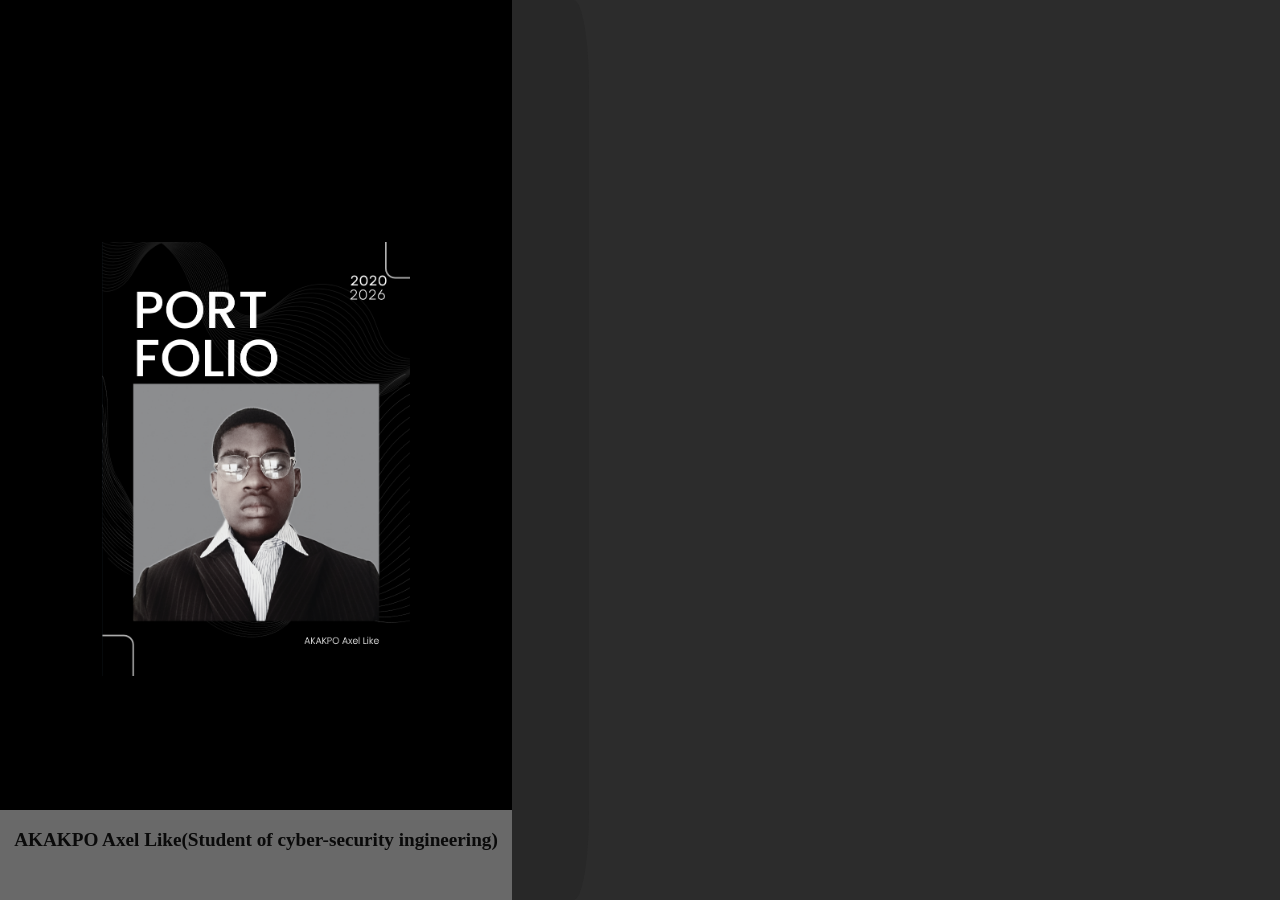
==== index.html @ 772a9424 "Update index.html" ====
<!DOCTYPE html>
<html lang="en">

<head>
    <meta charset="UTF-8">
    <meta name="viewport" content="width=device-width, initial-scale=1.0">
    <title>Document</title>
    <style>
        body {
            margin: 0;
            position: fixed;
            height: 100%;
            width: 100%;
        }

        .gauche {
            height: 100%;
            width: 40%;
            position: absolute;
            left: 0;
            background-color: rgb(0, 0, 0);
            display: flex;
            justify-content: center;
            align-items: center;
            min-height: auto;
            flex-direction: column;
            z-index: 99;


        }

        .gauche .img {
            display: flex;
            flex-direction: column;
            align-items: center;
            justify-content: center;
            transition: 0.3s ease-in-out;

        }

        .gauche .img:hover {
            scale: 1.1;
        }

        .droite {
            height: 100%;
            width: 60%;
            position: absolute;
            right: 0;
            background-color: rgb(44, 44, 44);

        }

        .nom {
            position: absolute;
            bottom: 0;
            height: 10%;
            width: 100%;
            background-color: rgba(155, 155, 155, 0.679);
            color: rgb(10, 10, 10);            

        }

        .nom:hover {
            position: absolute;
            width: 100%;
            background-color: rgba(32, 32, 32, 0.511);
            color: rgb(117, 117, 117);

        }

        .nom h1 {
            text-align: center;
            font-size: 120%;
        }

        .sous-droite-D {
            height: 100%;
            width: 80%;
            height: 100%;
            width: 40%;
            position: absolute;
            right: 0;
            border: 1px;
            border: white;
            transition: width 0.3s ease-in-out;


        }

        .sous-droite-D:hover {
            width: 20%;
            animation: ease-out;

        }

        .sous-droite-G {
            height: 100%;
            width: 20%;
            position: absolute;

            left: -10%;
            border: 1px;
            border: rgb(43, 43, 43);
            border-radius: 10%;
            background-color: rgb(40, 40, 40);
            transition: width 0.3s ease-in-out;


        }

        .sous-droite-G:hover {
            width: 80%;
            animation: ease-out;

        }

        /*format mobile*/
        @media screen and (max-width: 1024px) {
            .gauche .img {
                width: 105%;
                margin-right: 10%;
                margin-bottom: 50%;

            }

            .nom {
                height: 30%;
                justify-content: center;

            }

            .nom h1 {
                font-size: 140%;
                text-align: center;
            }

        }
    </style>
</head>

<body>
    <div class="gauche">
        <div>
            <div class="img">
                <br>
                <img src="image copy.png" style="width: 60%;" alt="">
            </div>
            <div class="nom">
                <h1>
                    <p>AKAKPO Axel Like(Student of cyber-security ingineering)</p>
                </h1>
            </div>
        </div>

    </div>
    <div class="droite">
        <div class="sous-droite-D">

        </div>
        <div class="sous-droite-G">

        </div>
    </div>
</body>

</html>
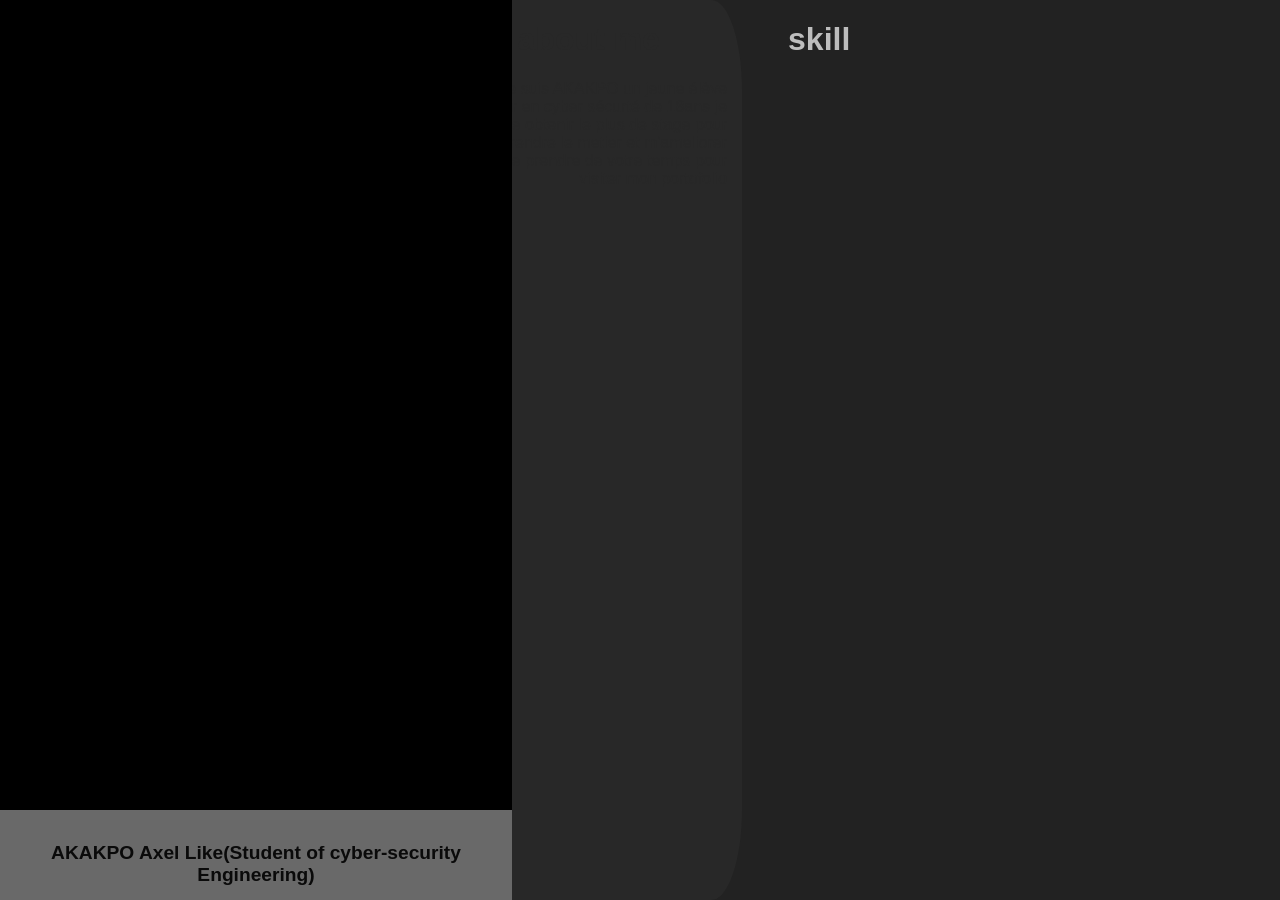
==== commit 1661c5be: "Add files via upload" ====
--- a/index.html
+++ b/index.html
@@ -11,6 +11,7 @@
             position: fixed;
             height: 100%;
             width: 100%;
+            font-family: 'Segoe UI', Tahoma, Geneva, Verdana, sans-serif;
         }
 
         .gauche {
@@ -52,18 +53,19 @@
         }
 
         .nom {
-            position: absolute;
+            display: flex;
+            justify-content: center;
+            position: fixed;
             bottom: 0;
             height: 10%;
-            width: 100%;
+            width: 40%;
+            left: 0;
             background-color: rgba(155, 155, 155, 0.679);
             color: rgb(10, 10, 10);            
 
         }
 
         .nom:hover {
-            position: absolute;
-            width: 100%;
             background-color: rgba(32, 32, 32, 0.511);
             color: rgb(117, 117, 117);
 
@@ -76,45 +78,59 @@
 
         .sous-droite-D {
             height: 100%;
-            width: 80%;
-            height: 100%;
-            width: 40%;
+            width: 120%;
             position: absolute;
             right: 0;
             border: 1px;
             border: white;
             transition: width 0.3s ease-in-out;
+            background-color: rgb(34, 34, 34);
 
+
+        }
+        .sous-droite-D h1{
+            text-align: center;
+            color: rgb(189, 189, 189);
 
         }
 
         .sous-droite-D:hover {
-            width: 20%;
+            color: rgb(34, 34, 34);
+            width: 120%;
             animation: ease-out;
 
         }
 
         .sous-droite-G {
             height: 100%;
-            width: 20%;
+            width: 40%;
             position: absolute;
-
             left: -10%;
             border: 1px;
             border: rgb(43, 43, 43);
             border-radius: 10%;
             background-color: rgb(40, 40, 40);
             transition: width 0.3s ease-in-out;
-
+            color: rgb(40, 40, 40);
+            
 
         }
 
         .sous-droite-G:hover {
             width: 80%;
             animation: ease-out;
+            color: rgb(244, 244, 244);
 
         }
+        .sous-droite-G h1{
+            text-align: center;
 
+        }
+        .sous-droite-G .p{
+            text-align: right;
+            gap: 10px;
+            margin-right: 5%;
+            }
         /*format mobile*/
         @media screen and (max-width: 1024px) {
             .gauche .img {
@@ -126,7 +142,6 @@
 
             .nom {
                 height: 30%;
-                justify-content: center;
 
             }
 
@@ -144,11 +159,11 @@
         <div>
             <div class="img">
                 <br>
-                <img src="image copy.png" style="width: 60%;" alt="">
+                <img src="image.png" style="width: 60%;" alt="">
             </div>
             <div class="nom">
                 <h1>
-                    <p>AKAKPO Axel Like(Student of cyber-security ingineering)</p>
+                    <p>AKAKPO Axel Like(Student of cyber-security Engineering)</p>
                 </h1>
             </div>
         </div>
@@ -156,12 +171,15 @@
     </div>
     <div class="droite">
         <div class="sous-droite-D">
-
+            <h1>skill</h1>
         </div>
         <div class="sous-droite-G">
-
+            <h1>about me</h1>
+            <div class="p">
+                <p>Je suis AKAKPO un jeune élève ingenieur en cyber sécurté de 18ans je vise obtenir le plus de stage pour apprendre le metier et m'ameliorer <br> merci de prendre de votre temps pour visiter mon portofolio</p>
+            </div>
         </div>
     </div>
 </body>
 
-</html>
+</html>
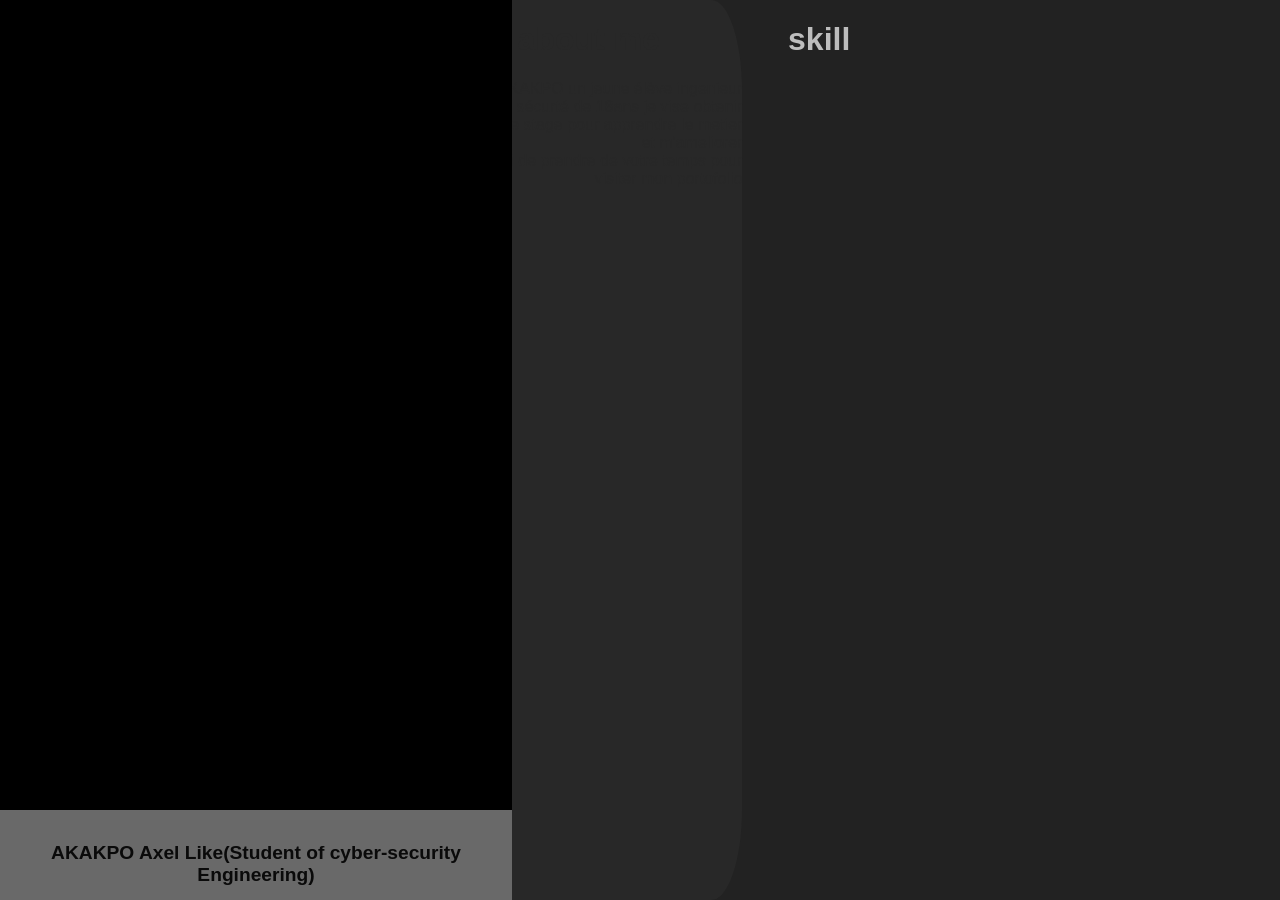
==== commit b090806e: "Update index.html" ====
--- a/index.html
+++ b/index.html
@@ -129,7 +129,6 @@
         .sous-droite-G .p{
             text-align: right;
             gap: 10px;
-            margin-right: 5%;
             }
         /*format mobile*/
         @media screen and (max-width: 1024px) {
@@ -182,4 +181,4 @@
     </div>
 </body>
 
-</html>+</html>
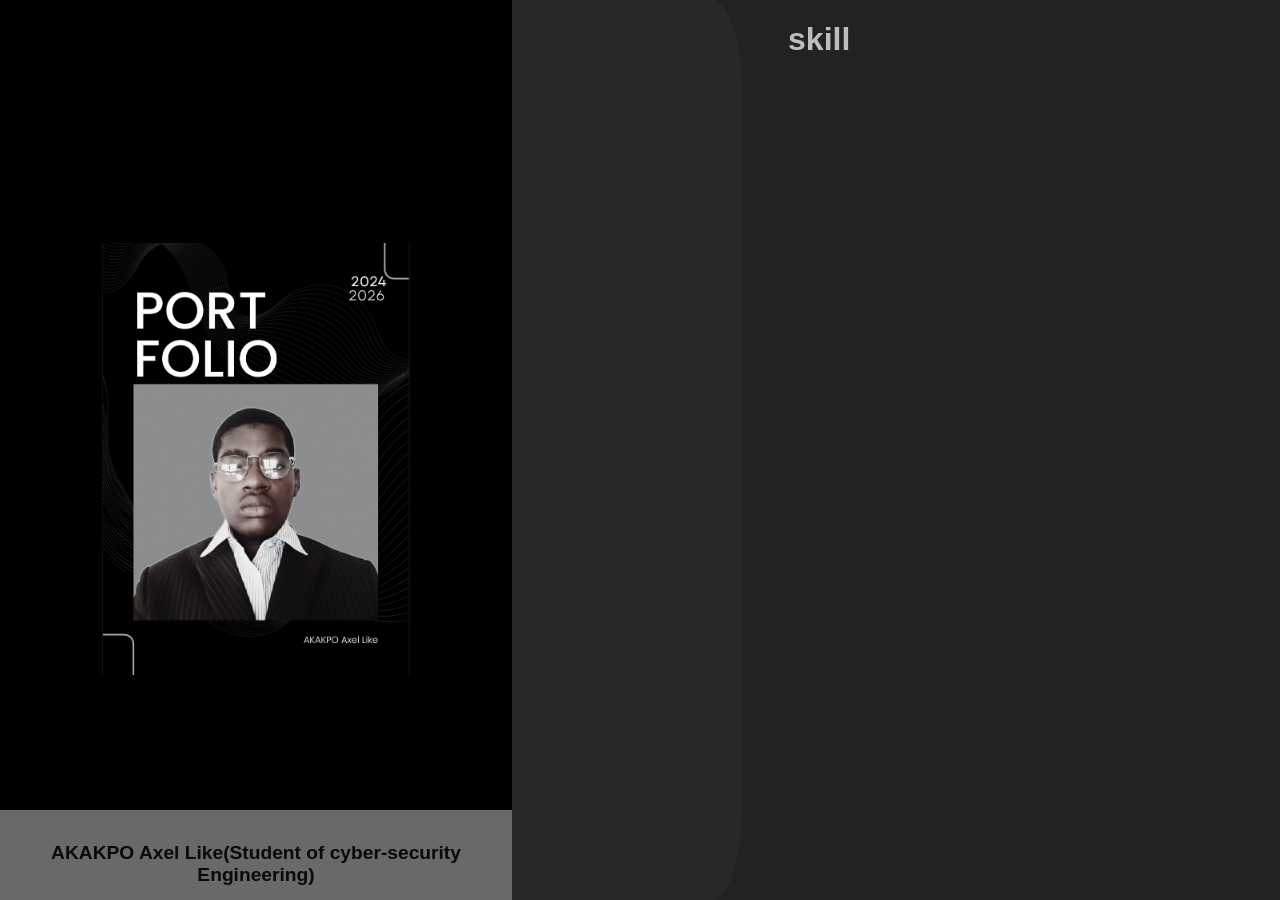
==== commit d9b26736: "Update index.html" ====
--- a/index.html
+++ b/index.html
@@ -175,7 +175,7 @@
         <div class="sous-droite-G">
             <h1>about me</h1>
             <div class="p">
-                <p>Je suis AKAKPO un jeune élève ingenieur en cyber sécurté de 18ans je vise obtenir le plus de stage pour apprendre le metier et m'ameliorer <br> merci de prendre de votre temps pour visiter mon portofolio</p>
+                <p>Je suis AKAKPO un jeune élève ingenieur en cyber sécurté de 18ans je vise <br> obtenir le plus de stage pour apprendre le metier et m'ameliorer <br> merci de prendre de votre temps pour visiter mon portofolio</p>
             </div>
         </div>
     </div>
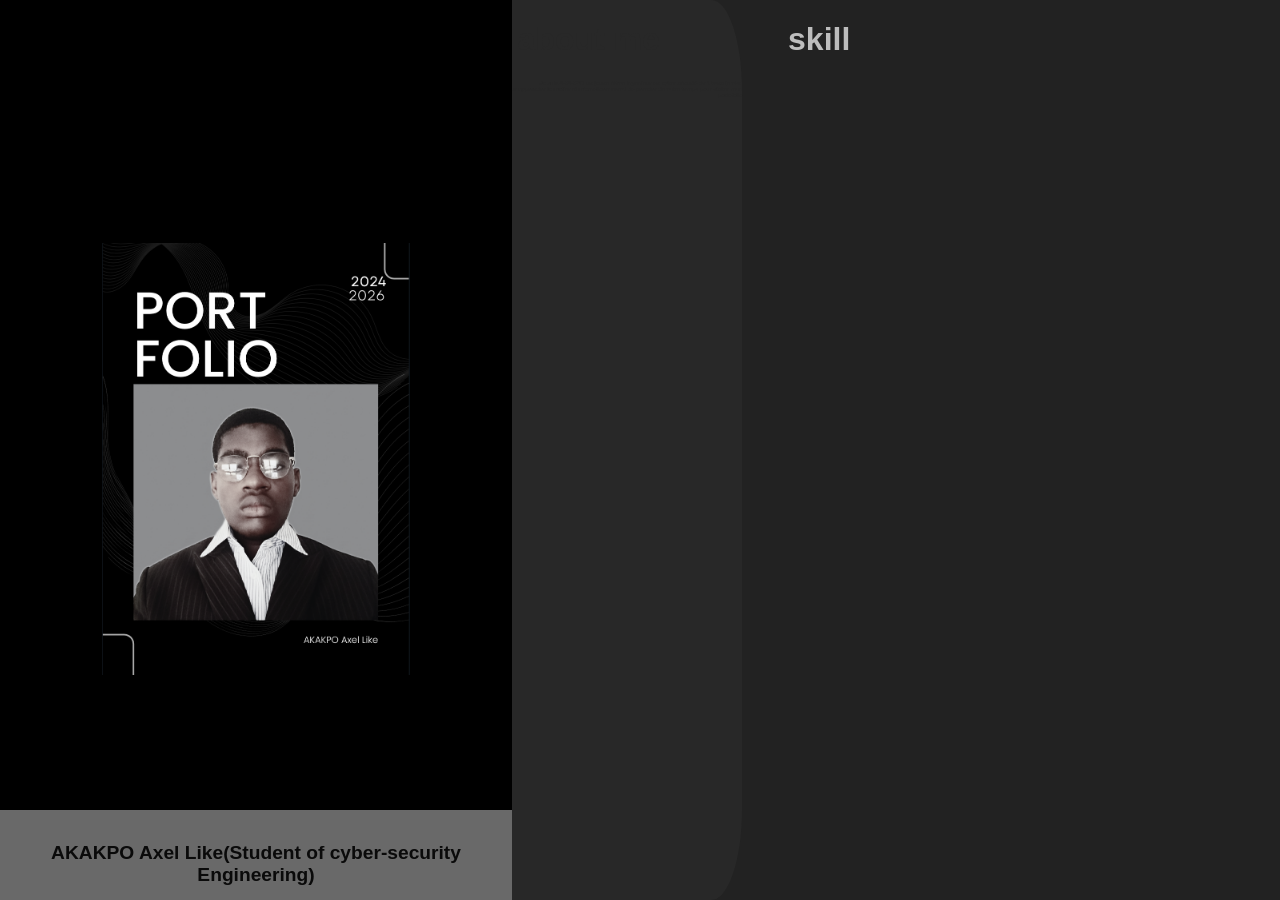
==== commit 9b278ae6: "Update index.html" ====
--- a/index.html
+++ b/index.html
@@ -127,6 +127,7 @@
 
         }
         .sous-droite-G .p{
+            font-size:30%;
             text-align: right;
             gap: 10px;
             }
@@ -175,7 +176,7 @@
         <div class="sous-droite-G">
             <h1>about me</h1>
             <div class="p">
-                <p>Je suis AKAKPO un jeune élève ingenieur en cyber sécurté de 18ans je vise <br> obtenir le plus de stage pour apprendre le metier et m'ameliorer <br> merci de prendre de votre temps pour visiter mon portofolio</p>
+                <p>Je suis AKAKPO un jeune élève ingenieur en cyber sécurté de 18ans je vise <br> obtenir le plus de stage pour apprendre le metier et m'ameliorer merci de prendre de votre temps pour visiter mon portofolio</p>
             </div>
         </div>
     </div>
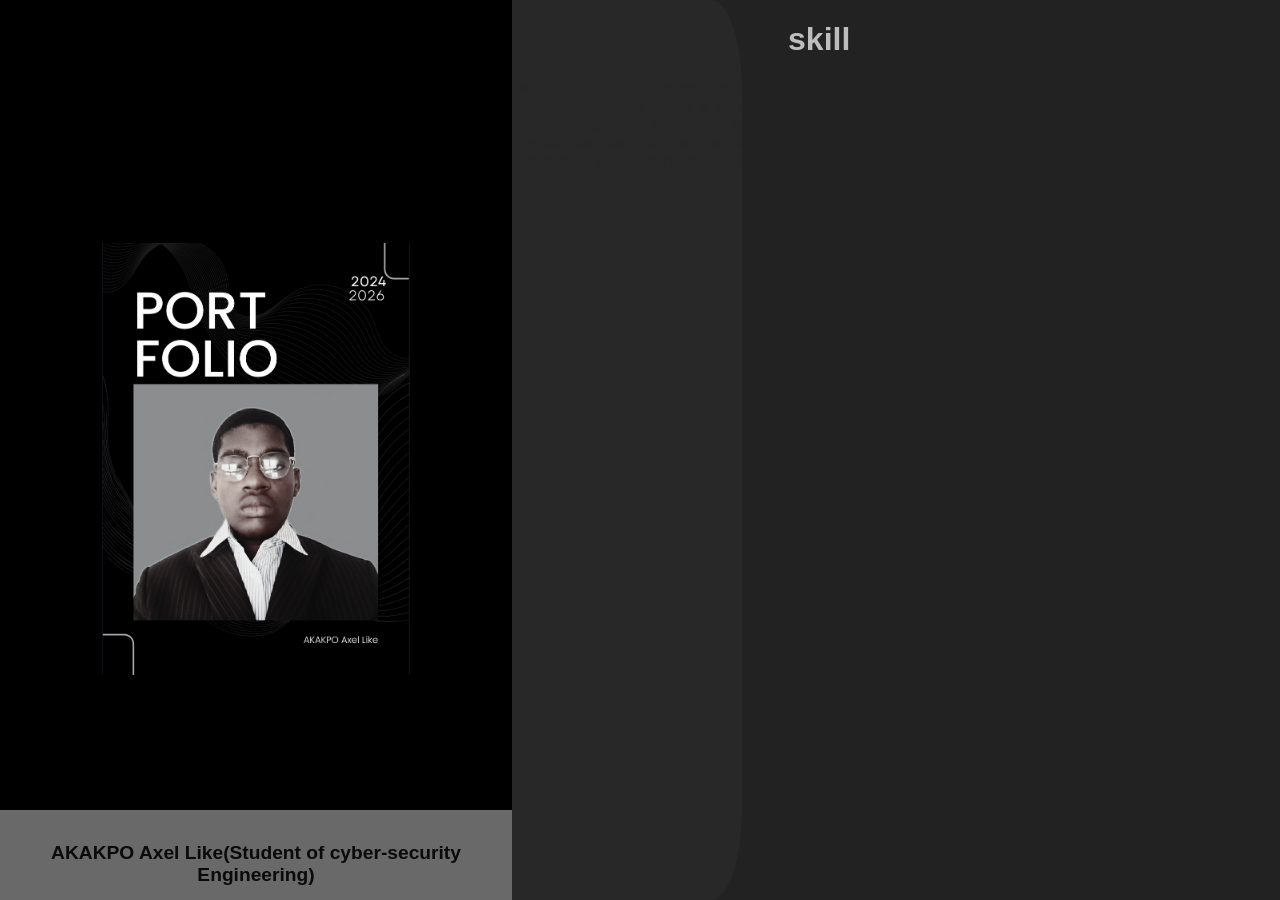
==== commit 7a71a855: "Update index.html" ====
--- a/index.html
+++ b/index.html
@@ -127,7 +127,7 @@
 
         }
         .sous-droite-G .p{
-            font-size:30%;
+            font-size:100%;
             text-align: right;
             gap: 10px;
             }
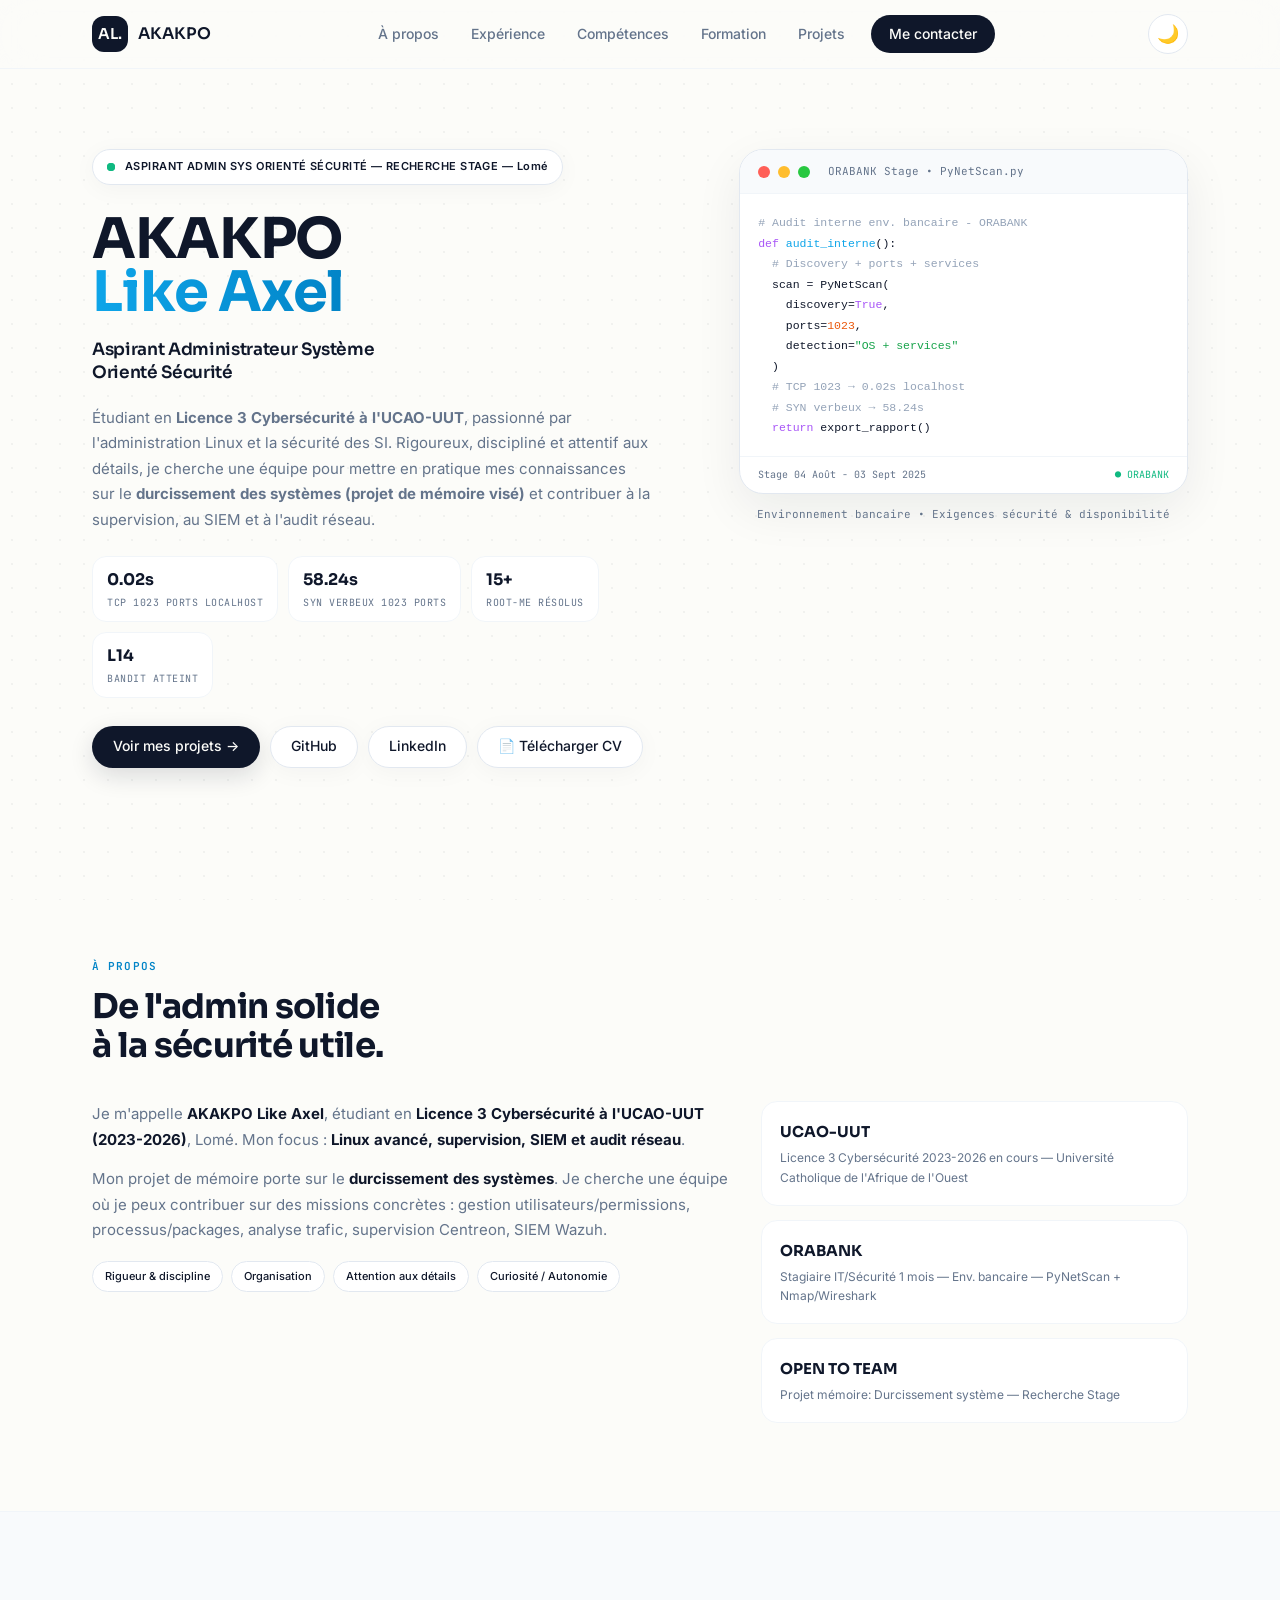
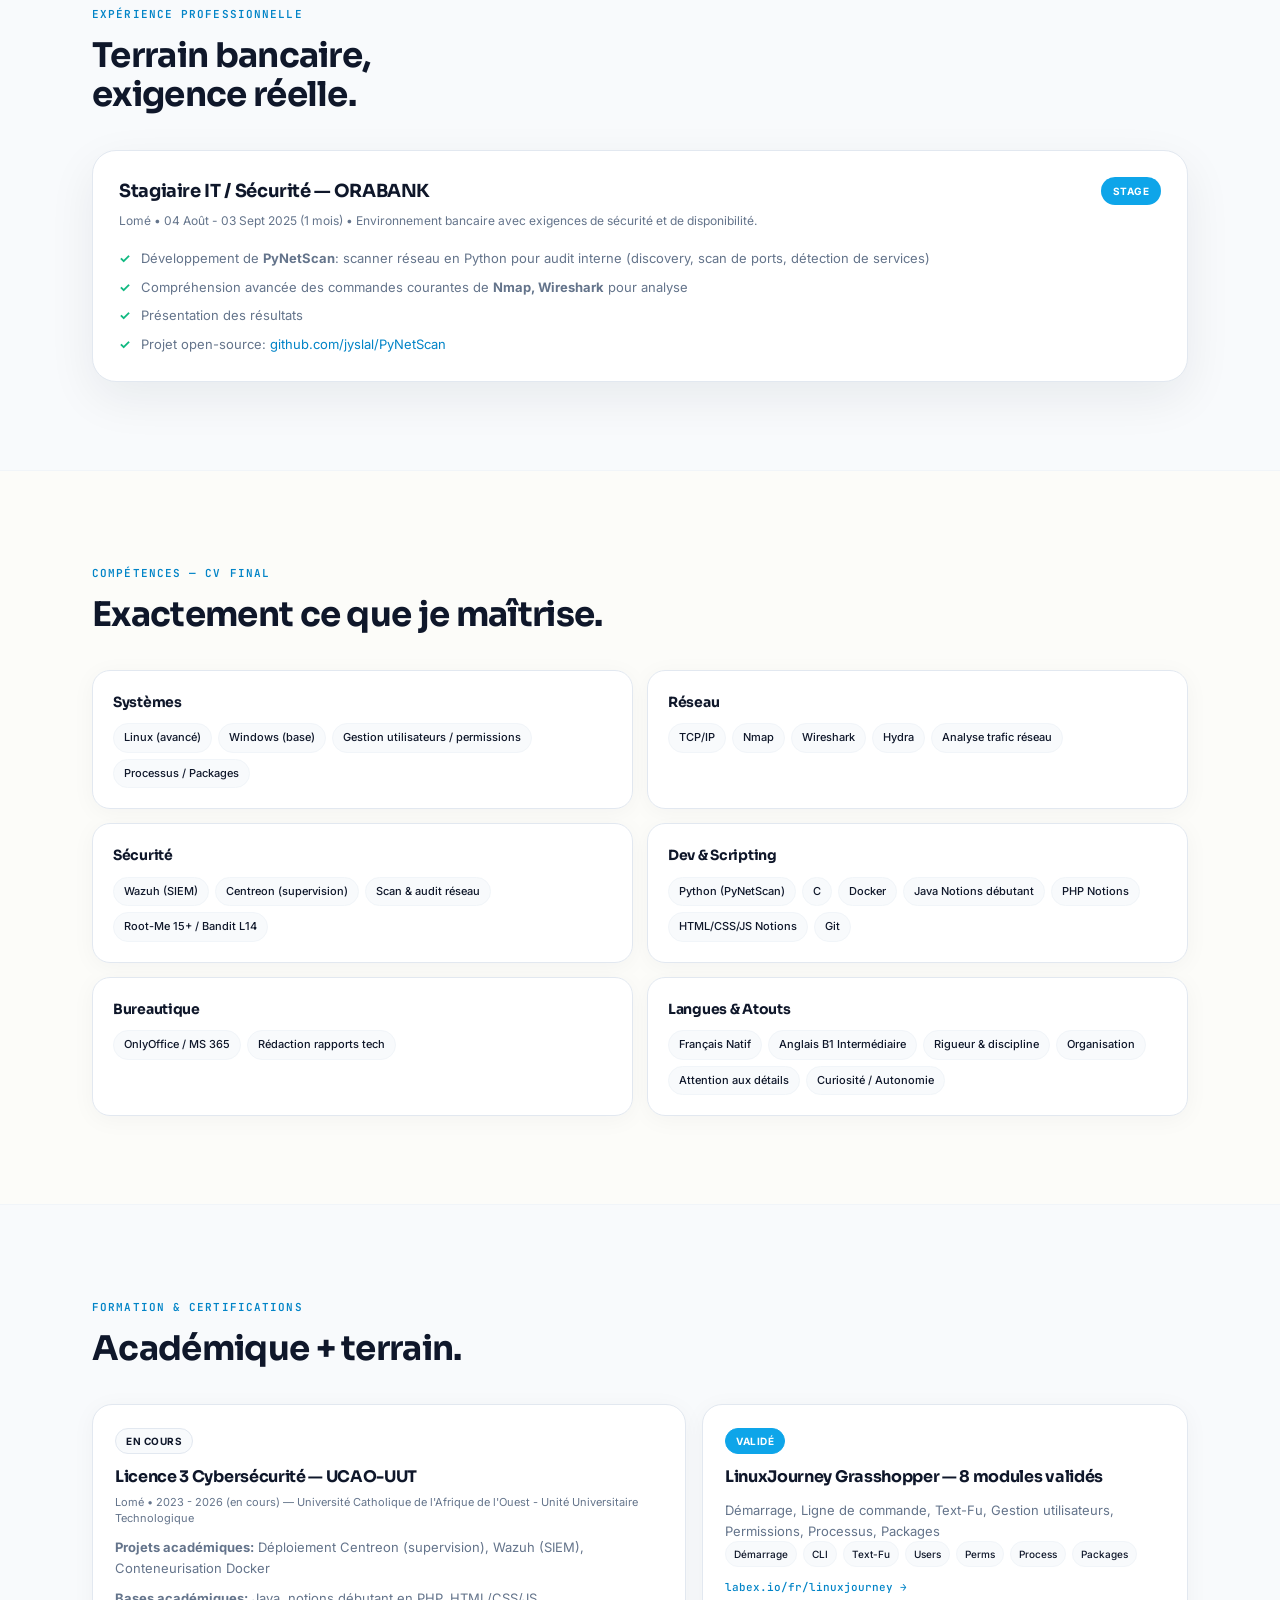
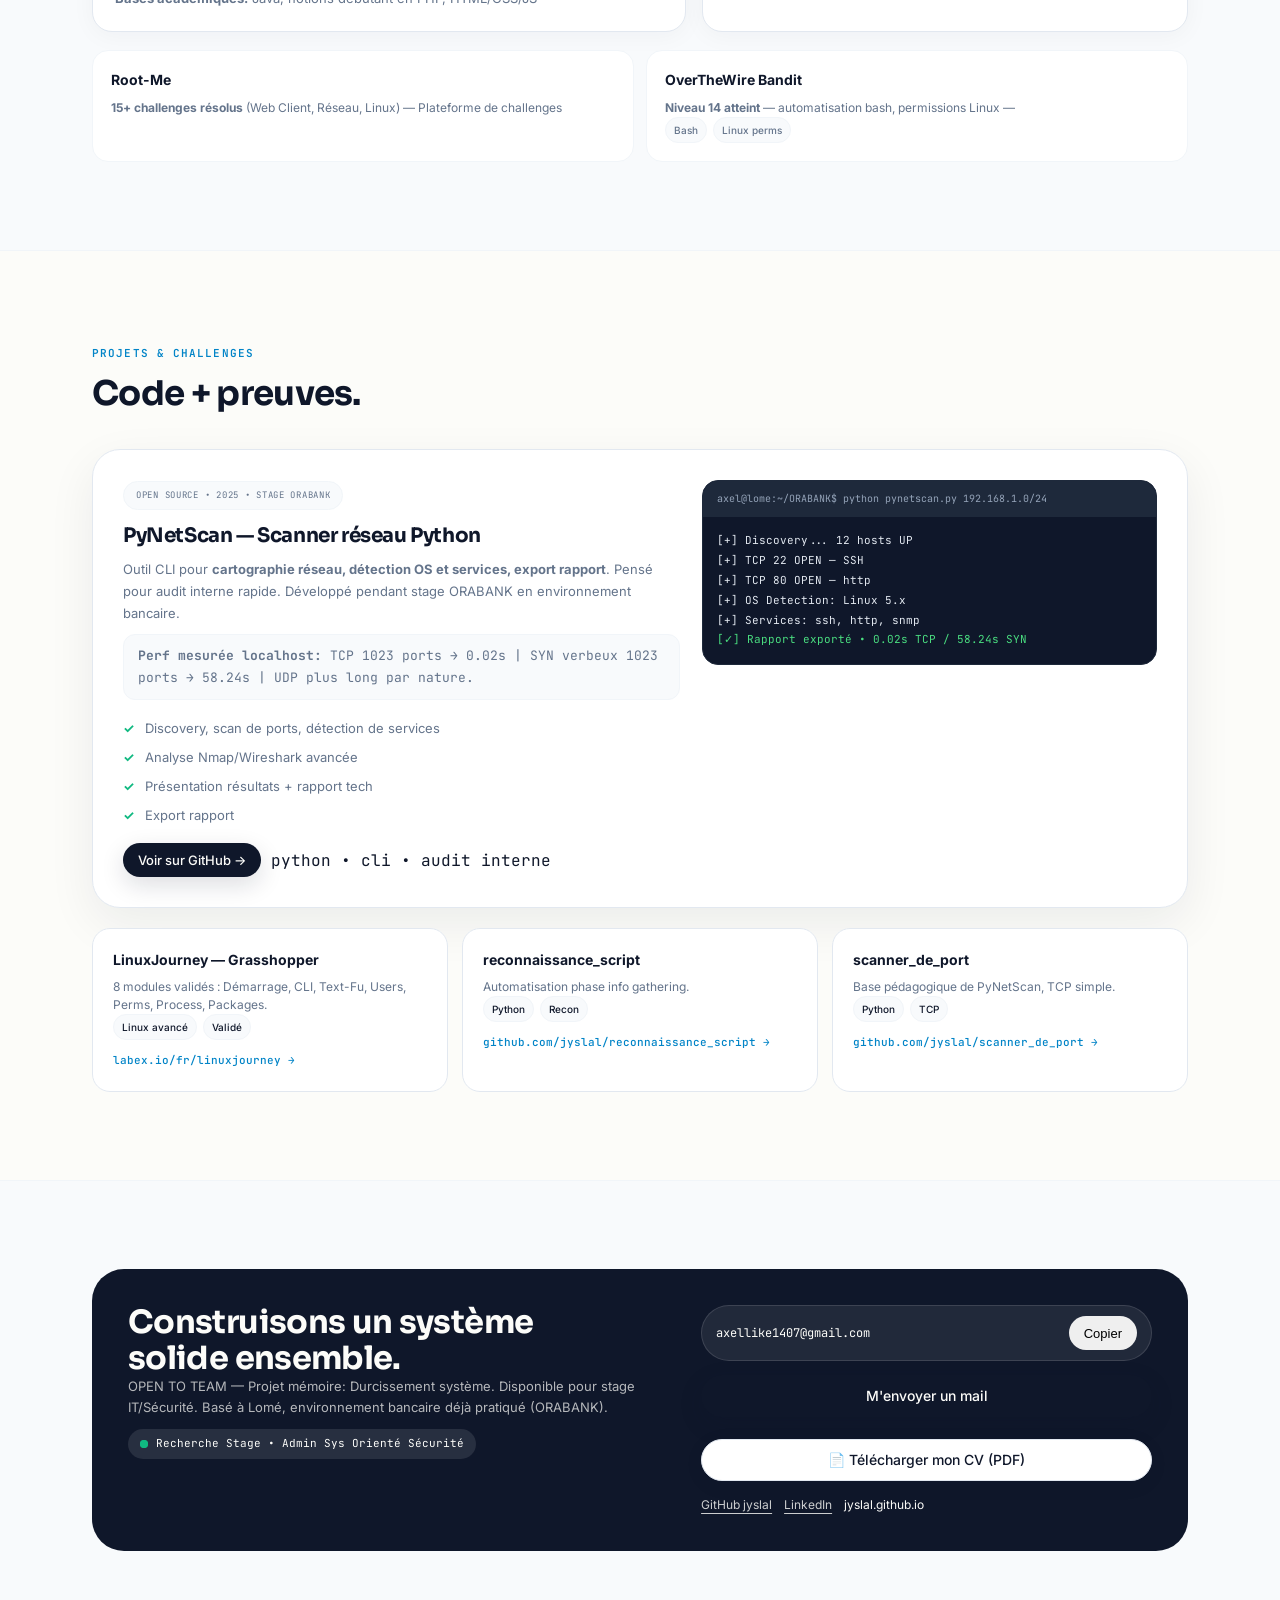
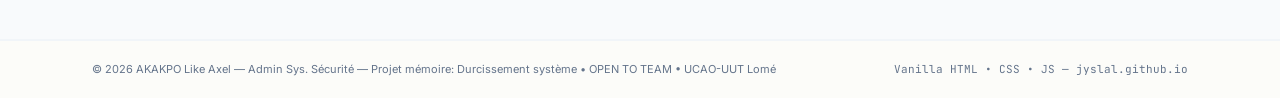
==== commit 5572596b: "Add files via upload" ====
--- a/index.html
+++ b/index.html
@@ -1,185 +1,222 @@
 <!DOCTYPE html>
-<html lang="en">
-
+<html lang="fr">
 <head>
-    <meta charset="UTF-8">
-    <meta name="viewport" content="width=device-width, initial-scale=1.0">
-    <title>Document</title>
-    <style>
-        body {
-            margin: 0;
-            position: fixed;
-            height: 100%;
-            width: 100%;
-            font-family: 'Segoe UI', Tahoma, Geneva, Verdana, sans-serif;
-        }
-
-        .gauche {
-            height: 100%;
-            width: 40%;
-            position: absolute;
-            left: 0;
-            background-color: rgb(0, 0, 0);
-            display: flex;
-            justify-content: center;
-            align-items: center;
-            min-height: auto;
-            flex-direction: column;
-            z-index: 99;
-
-
-        }
-
-        .gauche .img {
-            display: flex;
-            flex-direction: column;
-            align-items: center;
-            justify-content: center;
-            transition: 0.3s ease-in-out;
-
-        }
-
-        .gauche .img:hover {
-            scale: 1.1;
-        }
-
-        .droite {
-            height: 100%;
-            width: 60%;
-            position: absolute;
-            right: 0;
-            background-color: rgb(44, 44, 44);
-
-        }
-
-        .nom {
-            display: flex;
-            justify-content: center;
-            position: fixed;
-            bottom: 0;
-            height: 10%;
-            width: 40%;
-            left: 0;
-            background-color: rgba(155, 155, 155, 0.679);
-            color: rgb(10, 10, 10);            
-
-        }
-
-        .nom:hover {
-            background-color: rgba(32, 32, 32, 0.511);
-            color: rgb(117, 117, 117);
-
-        }
-
-        .nom h1 {
-            text-align: center;
-            font-size: 120%;
-        }
-
-        .sous-droite-D {
-            height: 100%;
-            width: 120%;
-            position: absolute;
-            right: 0;
-            border: 1px;
-            border: white;
-            transition: width 0.3s ease-in-out;
-            background-color: rgb(34, 34, 34);
-
-
-        }
-        .sous-droite-D h1{
-            text-align: center;
-            color: rgb(189, 189, 189);
-
-        }
-
-        .sous-droite-D:hover {
-            color: rgb(34, 34, 34);
-            width: 120%;
-            animation: ease-out;
-
-        }
-
-        .sous-droite-G {
-            height: 100%;
-            width: 40%;
-            position: absolute;
-            left: -10%;
-            border: 1px;
-            border: rgb(43, 43, 43);
-            border-radius: 10%;
-            background-color: rgb(40, 40, 40);
-            transition: width 0.3s ease-in-out;
-            color: rgb(40, 40, 40);
-            
-
-        }
-
-        .sous-droite-G:hover {
-            width: 80%;
-            animation: ease-out;
-            color: rgb(244, 244, 244);
-
-        }
-        .sous-droite-G h1{
-            text-align: center;
-
-        }
-        .sous-droite-G .p{
-            font-size:100%;
-            text-align: right;
-            gap: 10px;
-            }
-        /*format mobile*/
-        @media screen and (max-width: 1024px) {
-            .gauche .img {
-                width: 105%;
-                margin-right: 10%;
-                margin-bottom: 50%;
-
-            }
-
-            .nom {
-                height: 30%;
-
-            }
-
-            .nom h1 {
-                font-size: 140%;
-                text-align: center;
-            }
-
-        }
-    </style>
+<meta charset="UTF-8">
+<meta name="viewport" content="width=device-width, initial-scale=1.0">
+<title>AKAKPO Like Axel — Aspirant Administrateur Système Orienté Sécurité — Recherche Stage | Lomé</title>
+<meta name="description" content="Étudiant en Licence 3 Cybersécurité à l'UCAO-UUT, Lomé. Aspirant Administrateur Système orienté Sécurité, recherche stage. Linux avancé, Wazuh, Centreon, PyNetScan (TCP 1023 ports en 0.02s). Projet mémoire: Durcissement système.">
+<link rel="canonical" href="https://jyslal.github.io/">
+<meta property="og:title" content="AKAKPO Like Axel — Admin Système Orienté Sécurité — Recherche Stage">
+<meta property="og:description" content="Licence 3 Cybersécurité UCAO-UUT, Stagiaire ORABANK, PyNetScan, Wazuh, Centreon, LinuxJourney Grasshopper 8 modules, Root-Me 15+, Bandit L14.">
+<meta property="og:url" content="https://jyslal.github.io/">
+<meta property="og:type" content="website">
+<meta property="og:locale" content="fr_FR">
+<meta name="twitter:card" content="summary">
+<meta name="twitter:title" content="AKAKPO Like Axel — Portfolio">
+<meta name="twitter:description" content="Aspirant Admin Sys Sécurité — Recherche Stage — Lomé — Durcissement système">
+<link rel="preconnect" href="https://fonts.googleapis.com">
+<link rel="preconnect" href="https://fonts.gstatic.com" crossorigin>
+<link href="https://fonts.googleapis.com/css2?family=Sora:wght@500;700&family=Inter:wght@400;500;600&family=JetBrains+Mono:wght@400;500&display=swap" rel="stylesheet">
+<link rel="stylesheet" href="./style.css">
+<script type="application/ld+json">
+{
+  "@context": "https://schema.org",
+  "@type": "Person",
+  "name": "AKAKPO Like Axel",
+  "jobTitle": "Aspirant Administrateur Système Orienté Sécurité — Recherche Stage",
+  "affiliation": {"@type": "CollegeOrUniversity", "name": "UCAO-UUT"},
+  "address": {"@type": "PostalAddress", "addressLocality": "Lomé", "addressCountry": "TG"},
+  "url": "https://jyslal.github.io/",
+  "sameAs": ["https://github.com/jyslal", "https://www.linkedin.com/in/like-axel-akakpo-238b47381"],
+  "knowsAbout": ["Linux", "Wazuh", "Centreon", "Python", "Nmap", "Wireshark", "Sécurité SI"]
+}
+</script>
 </head>
-
 <body>
-    <div class="gauche">
-        <div>
-            <div class="img">
-                <br>
-                <img src="image.png" style="width: 60%;" alt="">
-            </div>
-            <div class="nom">
-                <h1>
-                    <p>AKAKPO Axel Like(Student of cyber-security Engineering)</p>
-                </h1>
-            </div>
-        </div>
-
-    </div>
-    <div class="droite">
-        <div class="sous-droite-D">
-            <h1>skill</h1>
-        </div>
-        <div class="sous-droite-G">
-            <h1>about me</h1>
-            <div class="p">
-                <p>Je suis AKAKPO un jeune élève ingenieur en cyber sécurté de 18ans je vise <br> obtenir le plus de stage pour apprendre le metier et m'ameliorer merci de prendre de votre temps pour visiter mon portofolio</p>
-            </div>
-        </div>
-    </div>
+<a class="skip-link" href="#main">Aller au contenu principal</a>
+<div class="dot-grid" aria-hidden="true"></div>
+
+<nav class="nav" id="nav">
+  <div class="nav-inner">
+    <a href="#" class="logo"><span class="logo-box">AL.</span><span class="logo-text">AKAKPO</span></a>
+    <div class="nav-links" id="navLinks">
+      <a href="#about">À propos</a>
+      <a href="#experience">Expérience</a>
+      <a href="#competences">Compétences</a>
+      <a href="#formation">Formation</a>
+      <a href="#projets">Projets</a>
+      <a href="#contact" class="btn-small">Me contacter</a>
+    </div>
+    <div class="nav-actions">
+      <button id="themeToggle" class="theme-toggle" aria-label="Changer de thème">🌙</button>
+      <button class="burger" id="burger" aria-label="Ouvrir le menu" aria-expanded="false" aria-controls="navLinks"><span></span><span></span><span></span></button>
+    </div>
+  </div>
+</nav>
+
+<main id="main">
+<section class="hero">
+  <div class="container hero-grid">
+    <div class="hero-text">
+      <div class="badge reveal"><span class="dot-live"></span> ASPIRANT ADMIN SYS ORIENTÉ SÉCURITÉ — RECHERCHE STAGE — Lomé</div>
+      <h1 class="reveal d1">AKAKPO<br><span class="accent">Like Axel</span></h1>
+      <h2 class="reveal d2">Aspirant Administrateur Système<br>Orienté Sécurité</h2>
+      <p class="lead reveal d3">Étudiant en <strong>Licence 3 Cybersécurité à l'UCAO-UUT</strong>, passionné par l'administration Linux et la sécurité des SI. Rigoureux, discipliné et attentif aux détails, je cherche une équipe pour mettre en pratique mes connaissances sur le <strong>durcissement des systèmes (projet de mémoire visé)</strong> et contribuer à la supervision, au SIEM et à l'audit réseau.</p>
+      <div class="metrics reveal d3">
+        <div class="metric"><strong>0.02s</strong><span>TCP 1023 ports localhost</span></div>
+        <div class="metric"><strong>58.24s</strong><span>SYN verbeux 1023 ports</span></div>
+        <div class="metric"><strong>15+</strong><span>Root-Me résolus</span></div>
+        <div class="metric"><strong>L14</strong><span>Bandit atteint</span></div>
+      </div>
+      <div class="cta reveal d4">
+        <a href="#projets" class="btn primary">Voir mes projets →</a>
+        <a href="https://github.com/jyslal" target="_blank" rel="noopener" class="btn ghost">GitHub</a>
+        <a href="https://www.linkedin.com/in/like-axel-akakpo-238b47381" target="_blank" rel="noopener" class="btn ghost">LinkedIn</a>
+        <a href="CV.pdf" download="CV-AKAKPO-Like-Axel.pdf" class="btn ghost" id="downloadCvBtn">📄 Télécharger CV</a>
+      </div>
+    </div>
+    <div class="hero-card reveal d3">
+      <div class="code-card">
+        <div class="code-head"><span class="c r"></span><span class="c y"></span><span class="c g"></span><span class="code-title">ORABANK Stage • PyNetScan.py</span></div>
+<pre><code><span class="cmt"># Audit interne env. bancaire - ORABANK</span>
+<span class="k">def</span> <span class="fn">audit_interne</span>():
+  <span class="cmt"># Discovery + ports + services</span>
+  scan = PyNetScan(
+    discovery=<span class="k">True</span>,
+    ports=<span class="num">1023</span>,
+    detection=<span class="str">"OS + services"</span>
+  )
+  <span class="cmt"># TCP 1023 → 0.02s localhost</span>
+  <span class="cmt"># SYN verbeux → 58.24s</span>
+  <span class="k">return</span> export_rapport()</code></pre>
+        <div class="code-foot"><span>Stage 04 Août - 03 Sept 2025</span><span class="live">● ORABANK</span></div>
+      </div>
+      <div class="float-note">Environnement bancaire • Exigences sécurité & disponibilité</div>
+    </div>
+  </div>
+</section>
+
+<section id="about" class="section">
+  <div class="container">
+    <div class="section-head reveal"><span class="eyebrow">À propos</span><h3>De l'admin solide<br>à la sécurité utile.</h3></div>
+    <div class="about-grid">
+      <div class="about-text reveal">
+        <p>Je m'appelle <strong>AKAKPO Like Axel</strong>, étudiant en <strong>Licence 3 Cybersécurité à l'UCAO-UUT (2023-2026)</strong>, Lomé. Mon focus : <strong>Linux avancé, supervision, SIEM et audit réseau</strong>.</p>
+        <p>Mon projet de mémoire porte sur le <strong>durcissement des systèmes</strong>. Je cherche une équipe où je peux contribuer sur des missions concrètes : gestion utilisateurs/permissions, processus/packages, analyse trafic, supervision Centreon, SIEM Wazuh.</p>
+        <div class="about-pills"><span>Rigueur & discipline</span><span>Organisation</span><span>Attention aux détails</span><span>Curiosité / Autonomie</span></div>
+      </div>
+      <div class="about-stats reveal d1">
+        <div class="stat"><strong>UCAO-UUT</strong><p>Licence 3 Cybersécurité 2023-2026 en cours — Université Catholique de l'Afrique de l'Ouest</p></div>
+        <div class="stat"><strong>ORABANK</strong><p>Stagiaire IT/Sécurité 1 mois — Env. bancaire — PyNetScan + Nmap/Wireshark</p></div>
+        <div class="stat"><strong>OPEN TO TEAM</strong><p>Projet mémoire: Durcissement système — Recherche Stage</p></div>
+      </div>
+    </div>
+  </div>
+</section>
+
+<section id="experience" class="section alt">
+  <div class="container">
+    <div class="section-head reveal"><span class="eyebrow">Expérience Professionnelle</span><h3>Terrain bancaire,<br>exigence réelle.</h3></div>
+    <div class="exp-card reveal">
+      <div class="exp-head">
+        <div><h4>Stagiaire IT / Sécurité — ORABANK</h4><span class="exp-meta">Lomé • 04 Août - 03 Sept 2025 (1 mois) • Environnement bancaire avec exigences de sécurité et de disponibilité.</span></div>
+        <span class="badge-stage">STAGE</span>
+      </div>
+      <ul class="check-list">
+        <li>Développement de <strong>PyNetScan</strong>: scanner réseau en Python pour audit interne (discovery, scan de ports, détection de services)</li>
+        <li>Compréhension avancée des commandes courantes de <strong>Nmap, Wireshark</strong> pour analyse</li>
+        <li>Présentation des résultats</li>
+        <li>Projet open-source: <a href="https://github.com/jyslal/PyNetScan" target="_blank" rel="noopener">github.com/jyslal/PyNetScan</a></li>
+      </ul>
+    </div>
+  </div>
+</section>
+
+<section id="competences" class="section">
+  <div class="container">
+    <div class="section-head reveal"><span class="eyebrow">Compétences — CV Final</span><h3>Exactement ce que je maîtrise.</h3></div>
+    <div class="skills-grid">
+      <div class="skill-card reveal"><h4>Systèmes</h4><div class="pills"><span>Linux (avancé)</span><span>Windows (base)</span><span>Gestion utilisateurs / permissions</span><span>Processus / Packages</span></div></div>
+      <div class="skill-card reveal d1"><h4>Réseau</h4><div class="pills"><span>TCP/IP</span><span>Nmap</span><span>Wireshark</span><span>Hydra</span><span>Analyse trafic réseau</span></div></div>
+      <div class="skill-card reveal d2"><h4>Sécurité</h4><div class="pills"><span>Wazuh (SIEM)</span><span>Centreon (supervision)</span><span>Scan & audit réseau</span><span>Root-Me 15+ / Bandit L14</span></div></div>
+      <div class="skill-card reveal d3"><h4>Dev & Scripting</h4><div class="pills"><span>Python (PyNetScan)</span><span>C</span><span>Docker</span><span>Java Notions débutant</span><span>PHP Notions</span><span>HTML/CSS/JS Notions</span><span>Git</span></div></div>
+      <div class="skill-card reveal"><h4>Bureautique</h4><div class="pills"><span>OnlyOffice / MS 365</span><span>Rédaction rapports tech</span></div></div>
+      <div class="skill-card reveal d1"><h4>Langues & Atouts</h4><div class="pills"><span>Français Natif</span><span>Anglais B1 Intermédiaire</span><span>Rigueur & discipline</span><span>Organisation</span><span>Attention aux détails</span><span>Curiosité / Autonomie</span></div></div>
+    </div>
+  </div>
+</section>
+
+<section id="formation" class="section alt">
+  <div class="container">
+    <div class="section-head reveal"><span class="eyebrow">Formation & Certifications</span><h3>Académique + terrain.</h3></div>
+    <div class="formation-grid">
+      <div class="formation-card reveal">
+        <span class="f-badge">EN COURS</span>
+        <h4>Licence 3 Cybersécurité — UCAO-UUT</h4>
+        <span class="f-meta">Lomé • 2023 - 2026 (en cours) — Université Catholique de l'Afrique de l'Ouest - Unité Universitaire Technologique</span>
+        <p><strong>Projets académiques:</strong> Déploiement Centreon (supervision), Wazuh (SIEM), Conteneurisation Docker</p>
+        <p><strong>Bases académiques:</strong> Java, notions débutant en PHP, HTML/CSS/JS</p>
+      </div>
+      <div class="cert-card reveal d1">
+        <span class="f-badge valid">VALIDÉ</span>
+        <h4>LinuxJourney Grasshopper — 8 modules validés</h4>
+        <p>Démarrage, Ligne de commande, Text-Fu, Gestion utilisateurs, Permissions, Processus, Packages</p>
+        <div class="pills small"><span>Démarrage</span><span>CLI</span><span>Text-Fu</span><span>Users</span><span>Perms</span><span>Process</span><span>Packages</span></div>
+        <a href="https://labex.io/fr/linuxjourney" target="_blank" rel="noopener" class="link">labex.io/fr/linuxjourney →</a>
+      </div>
+    </div>
+    <div class="challenges-grid reveal">
+      <div class="challenge-card"><h5>Root-Me</h5><p><strong>15+ challenges résolus</strong> (Web Client, Réseau, Linux) — Plateforme de challenges</p></div>
+      <div class="challenge-card"><h5>OverTheWire Bandit</h5><p><strong>Niveau 14 atteint</strong> — automatisation bash, permissions Linux — <span class="pills small"><span>Bash</span><span>Linux perms</span></span></p></div>
+    </div>
+  </div>
+</section>
+
+<section id="projets" class="section">
+  <div class="container">
+    <div class="section-head reveal"><span class="eyebrow">Projets & Challenges</span><h3>Code + preuves.</h3></div>
+    <div class="project-featured reveal">
+      <div class="pf-left">
+        <div class="pf-badge">OPEN SOURCE • 2025 • STAGE ORABANK</div>
+        <h4>PyNetScan — Scanner réseau Python</h4>
+        <p>Outil CLI pour <strong>cartographie réseau, détection OS et services, export rapport</strong>. Pensé pour audit interne rapide. Développé pendant stage ORABANK en environnement bancaire.</p>
+        <p class="perf"><strong>Perf mesurée localhost:</strong> TCP 1023 ports → 0.02s | SYN verbeux 1023 ports → 58.24s | UDP plus long par nature.</p>
+        <ul class="check-list"><li>Discovery, scan de ports, détection de services</li><li>Analyse Nmap/Wireshark avancée</li><li>Présentation résultats + rapport tech</li><li>Export rapport</li></ul>
+        <div class="pf-links"><a href="https://github.com/jyslal/PyNetScan" target="_blank" rel="noopener" class="btn primary small">Voir sur GitHub →</a><span class="mono">python • cli • audit interne</span></div>
+      </div>
+      <div class="pf-right">
+        <div class="terminal"><div class="term-head">axel@lome:~/ORABANK$ python pynetscan.py 192.168.1.0/24</div><div class="term-body">[+] Discovery... 12 hosts UP<br>[+] TCP 22 OPEN — SSH<br>[+] TCP 80 OPEN — http<br>[+] OS Detection: Linux 5.x<br>[+] Services: ssh, http, snmp<br><span class="success">[✓] Rapport exporté • 0.02s TCP / 58.24s SYN</span></div></div>
+      </div>
+    </div>
+    <div class="projects-grid">
+      <a href="https://labex.io/fr/linuxjourney" target="_blank" rel="noopener" class="project-card reveal"><h5>LinuxJourney — Grasshopper</h5><p>8 modules validés : Démarrage, CLI, Text-Fu, Users, Perms, Process, Packages.</p><div class="pills small"><span>Linux avancé</span><span>Validé</span></div><span class="link">labex.io/fr/linuxjourney →</span></a>
+      <a href="https://github.com/jyslal/reconnaissance_script" target="_blank" rel="noopener" class="project-card reveal d1"><h5>reconnaissance_script</h5><p>Automatisation phase info gathering.</p><div class="pills small"><span>Python</span><span>Recon</span></div><span class="link">github.com/jyslal/reconnaissance_script →</span></a>
+      <a href="https://github.com/jyslal/scanner_de_port" target="_blank" rel="noopener" class="project-card reveal d2"><h5>scanner_de_port</h5><p>Base pédagogique de PyNetScan, TCP simple.</p><div class="pills small"><span>Python</span><span>TCP</span></div><span class="link">github.com/jyslal/scanner_de_port →</span></a>
+    </div>
+  </div>
+</section>
+
+<section id="contact" class="section alt contact-section">
+  <div class="container">
+    <div class="contact-card reveal">
+      <div>
+        <h3>Construisons un système<br>solide ensemble.</h3>
+        <p>OPEN TO TEAM — Projet mémoire: Durcissement système. Disponible pour stage IT/Sécurité. Basé à Lomé, environnement bancaire déjà pratiqué (ORABANK).</p>
+        <div class="open-to"><span class="dot-live"></span> Recherche Stage • Admin Sys Orienté Sécurité</div>
+      </div>
+      <div class="contact-actions">
+        <div class="email-row"><span id="emailText">Chargement...</span><button id="copyBtn" class="btn small">Copier</button></div>
+        <a id="mailLink" href="#" class="btn primary">M'envoyer un mail</a>
+        <a href="CV.pdf" download="CV-AKAKPO-Like-Axel.pdf" class="btn ghost" style="width:100%;margin-top:8px">📄 Télécharger mon CV (PDF)</a>
+        <div class="socials"><a href="https://github.com/jyslal" target="_blank" rel="noopener">GitHub jyslal</a><a href="https://www.linkedin.com/in/like-axel-akakpo-238b47381" target="_blank" rel="noopener">LinkedIn</a><span id="phoneText">jyslal.github.io</span></div>
+      </div>
+    </div>
+  </div>
+</section>
+</main>
+
+<footer class="footer"><div class="container foot-inner"><span>© 2026 AKAKPO Like Axel — Admin Sys. Sécurité — Projet mémoire: Durcissement système • OPEN TO TEAM • UCAO-UUT Lomé</span><span class="mono">Vanilla HTML • CSS • JS — jyslal.github.io</span></div></footer>
+<div class="toast" id="toast" role="status" aria-live="polite">Email copié !</div>
+<script src="./script.js"></script>
 </body>
-
 </html>
--- a/style.css
+++ b/style.css
@@ -0,0 +1,160 @@
+/* Portfolio Axel V3 - CV Final - Vanilla Pure */
+:root{
+  --bg:#FCFCF9;--bg-soft:#FFFFFF;--bg-alt:#F8FAFC;--text:#0F172A;--muted:#64748B;--muted-2:#94A3B8;--border:#E2E8F0;--border-soft:#F1F5F9;--accent:#0EA5E9;--accent-2:#0284C7;--shadow:0 4px 24px rgba(15,23,42,0.04);--shadow-lg:0 16px 48px rgba(15,23,42,0.07);
+}
+[data-theme="dark"]{
+  --bg:#0B1120;--bg-soft:#111A2E;--bg-alt:#151F37;--text:#F1F5F9;--muted:#94A3B8;--muted-2:#64748B;--border:#1E2A44;--border-soft:#162032;--shadow:0 4px 24px rgba(0,0,0,0.2);--shadow-lg:0 16px 48px rgba(0,0,0,0.3);
+}
+*{box-sizing:border-box;margin:0;padding:0}
+html{scroll-behavior:smooth}
+body{font-family:'Inter',system-ui,sans-serif;background:var(--bg);color:var(--text);-webkit-font-smoothing:antialiased;line-height:1.6;overflow-x:hidden}
+h1,h2,h3,h4{font-family:'Sora',sans-serif;letter-spacing:-0.02em}
+.mono{font-family:'JetBrains Mono',monospace}
+.skip-link{position:absolute;left:-9999px;top:auto;width:1px;height:1px;overflow:hidden}
+.skip-link:focus{left:16px;top:16px;width:auto;height:auto;padding:10px 16px;background:var(--text);color:var(--bg);border-radius:999px;z-index:1000}
+.dot-grid{position:fixed;inset:0;pointer-events:none;z-index:-1;background-image:radial-gradient(rgba(15,23,42,0.06) 1px, transparent 1px);background-size:24px 24px;opacity:0.8}
+[data-theme="dark"] .dot-grid{background-image:radial-gradient(rgba(255,255,255,0.06) 1px, transparent 1px)}
+.container{max-width:1160px;margin:0 auto;padding:0 24px}
+@media(min-width:768px){.container{padding:0 32px}}
+.nav{position:sticky;top:0;z-index:40;backdrop-filter:blur(20px);background:rgba(252,252,249,0.8);border-bottom:1px solid var(--border-soft)}
+[data-theme="dark"] .nav{background:rgba(11,17,32,0.8)}
+.nav-inner{max-width:1160px;margin:0 auto;padding:0 24px;height:68px;display:flex;align-items:center;justify-content:space-between}
+@media(min-width:768px){.nav-inner{padding:0 32px}}
+.logo{display:flex;align-items:center;gap:10px;text-decoration:none;color:var(--text);font-family:'Sora';font-weight:600}
+.logo-box{width:36px;height:36px;border-radius:12px;background:var(--text);color:var(--bg);display:grid;place-items:center;font-size:15px}
+.nav-links{display:flex;align-items:center;gap:4px}
+.nav-links a{padding:8px 14px;border-radius:999px;text-decoration:none;font-size:14px;font-weight:500;color:var(--muted);transition:all .2s}
+.nav-links a:hover{color:var(--text);background:rgba(255,255,255,0.6)}
+.nav-links .btn-small{margin-left:8px;background:var(--text);color:var(--bg);padding:8px 18px;border-radius:999px}
+.nav-actions{display:flex;align-items:center;gap:12px}
+.theme-toggle{width:40px;height:40px;border-radius:999px;border:1px solid var(--border);background:var(--bg-soft);cursor:pointer;font-size:18px;display:grid;place-items:center}
+.burger{display:none;width:40px;height:40px;border-radius:999px;border:1px solid var(--border);background:var(--bg-soft);cursor:pointer;flex-direction:column;align-items:center;justify-content:center;gap:4px}
+.burger span{width:18px;height:2px;background:var(--text);border-radius:2px;display:block}
+@media(max-width:900px){
+  .nav-links{position:fixed;inset:68px 0 0 0;background:var(--bg);flex-direction:column;align-items:stretch;padding:24px;gap:8px;transform:translateX(100%);transition:transform .3s cubic-bezier(0.16,1,0.3,1);border-top:1px solid var(--border-soft)}
+  .nav-links.open{transform:translateX(0)}
+  .nav-links a{padding:14px 18px;background:var(--bg-soft);border:1px solid var(--border-soft);border-radius:14px;font-size:15px}
+  .burger{display:flex}
+}
+.hero{padding:56px 0 64px}
+@media(min-width:768px){.hero{padding:80px 0 96px}}
+.hero-grid{display:grid;gap:40px}
+@media(min-width:900px){.hero-grid{grid-template-columns:1.15fr 0.85fr;align-items:start}}
+.badge{display:inline-flex;align-items:center;gap:10px;padding:8px 14px;border-radius:999px;background:var(--bg-soft);border:1px solid var(--border);box-shadow:var(--shadow);font-size:11px;font-weight:600;letter-spacing:0.04em}
+.dot-live{position:relative;width:8px;height:8px;border-radius:50%;background:#10B981}
+.dot-live::after{content:'';position:absolute;inset:0;border-radius:50%;background:#10B981;animation:ping 1.5s cubic-bezier(0,0,0.2,1) infinite}
+@keyframes ping{75%,100%{transform:scale(2);opacity:0}}
+.hero h1{margin-top:28px;font-size:40px;line-height:0.95;font-weight:700}
+@media(min-width:768px){.hero h1{font-size:56px}}
+.accent{background:linear-gradient(90deg,var(--accent),var(--accent-2));-webkit-background-clip:text;-webkit-text-fill-color:transparent}
+.hero h2{margin-top:20px;font-size:17px;line-height:1.35;font-weight:600}
+.lead{margin-top:20px;font-size:15px;line-height:1.7;color:var(--muted);max-width:560px}
+.metrics{margin-top:24px;display:flex;flex-wrap:wrap;gap:10px}
+.metric{display:flex;flex-direction:column;gap:2px;padding:10px 14px;border-radius:14px;background:var(--bg-soft);border:1px solid var(--border-soft);min-width:110px}
+.metric strong{font-family:'Sora';font-size:16px}
+.metric span{font-size:10px;color:var(--muted);font-family:'JetBrains Mono';text-transform:uppercase;letter-spacing:0.05em}
+.cta{margin-top:28px;display:flex;flex-wrap:wrap;gap:10px}
+.btn{display:inline-flex;align-items:center;justify-content:center;height:42px;padding:0 20px;border-radius:999px;font-size:14px;font-weight:500;text-decoration:none;cursor:pointer;border:1px solid transparent;transition:all .2s}
+.btn.primary{background:var(--text);color:var(--bg);box-shadow:0 8px 24px rgba(15,23,42,0.14)}
+.btn.primary:hover{transform:translateY(-1px)}
+.btn.ghost{background:var(--bg-soft);border-color:var(--border);color:var(--text);box-shadow:var(--shadow)}
+.btn.ghost:hover{border-color:var(--text)}
+.btn.small{height:34px;padding:0 14px;font-size:13px}
+.code-card{border-radius:24px;background:var(--bg-soft);border:1px solid var(--border);box-shadow:var(--shadow-lg);overflow:hidden}
+.code-head{height:44px;padding:0 18px;display:flex;align-items:center;gap:8px;border-bottom:1px solid var(--border-soft);background:var(--bg-alt)}
+.code-head .c{width:12px;height:12px;border-radius:50%}.r{background:#FF5F57}.y{background:#FFBD2E}.g{background:#28C840}
+.code-title{margin-left:10px;font-family:'JetBrains Mono';font-size:11px;color:var(--muted)}
+.code-card pre{padding:18px;font-family:'JetBrains Mono';font-size:11.5px;line-height:1.7;overflow-x:auto}
+.k{color:#A855F7}.fn{color:var(--accent)}.str{color:#16A34A}.num{color:#EA580C}.cmt{color:var(--muted-2)}
+.code-foot{display:flex;justify-content:space-between;padding:10px 18px;border-top:1px solid var(--border-soft);font-family:'JetBrains Mono';font-size:10px;color:var(--muted)}
+.live{color:#10B981}
+.float-note{margin-top:12px;font-size:11px;color:var(--muted);font-family:'JetBrains Mono';text-align:center}
+.section{padding:64px 0}
+@media(min-width:768px){.section{padding:88px 0}}
+.section.alt{background:var(--bg-alt);border-top:1px solid var(--border-soft);border-bottom:1px solid var(--border-soft)}
+.section-head{margin-bottom:36px}
+.eyebrow{font-family:'JetBrains Mono';font-size:11px;letter-spacing:0.1em;text-transform:uppercase;color:var(--accent-2);font-weight:600}
+.section-head h3{margin-top:10px;font-size:28px;line-height:1.15;font-weight:700}
+@media(min-width:768px){.section-head h3{font-size:34px}}
+.about-grid{display:grid;gap:28px}
+@media(min-width:768px){.about-grid{grid-template-columns:1.2fr 0.8fr}}
+.about-text p{margin-bottom:14px;color:var(--muted);font-size:15px;line-height:1.7}
+.about-text strong{color:var(--text)}
+.about-pills{display:flex;flex-wrap:wrap;gap:8px;margin-top:18px}
+.about-pills span{padding:6px 12px;border-radius:999px;background:var(--bg-soft);border:1px solid var(--border);font-size:11px;font-weight:500}
+.about-stats{display:grid;gap:14px}
+.stat{padding:18px;border-radius:16px;background:var(--bg-soft);border:1px solid var(--border-soft)}
+.stat strong{font-family:'Sora';font-size:15px;display:block}
+.stat p{font-size:12px;color:var(--muted);margin-top:4px}
+.exp-card{padding:26px;border-radius:24px;background:var(--bg-soft);border:1px solid var(--border);box-shadow:var(--shadow-lg)}
+.exp-head{display:flex;justify-content:space-between;gap:16px;align-items:start}
+.exp-head h4{font-size:18px}
+.exp-meta{display:block;margin-top:6px;font-size:12px;color:var(--muted);line-height:1.5}
+.badge-stage{padding:6px 12px;border-radius:999px;background:#0EA5E9;color:white;font-size:10px;font-weight:700;letter-spacing:0.05em;white-space:nowrap}
+.check-list{margin-top:18px;list-style:none;display:grid;gap:8px}
+.check-list li{position:relative;padding-left:22px;font-size:13px;color:var(--muted);line-height:1.6}
+.check-list li::before{content:'✓';position:absolute;left:0;top:0;color:#10B981;font-weight:700}
+.check-list li a{color:var(--accent-2);text-decoration:none}
+.check-list li a:hover{text-decoration:underline}
+.skills-grid{display:grid;gap:14px}
+@media(min-width:600px){.skills-grid{grid-template-columns:repeat(2,1fr)}}
+.skill-card{padding:20px;border-radius:18px;background:var(--bg-soft);border:1px solid var(--border);box-shadow:var(--shadow)}
+.skill-card h4{font-size:14px;margin-bottom:10px}
+.pills{display:flex;flex-wrap:wrap;gap:6px}
+.pills span{padding:5px 10px;border-radius:999px;background:var(--bg-alt);border:1px solid var(--border-soft);font-size:11px;font-weight:500}
+.pills.small span{font-size:10px;padding:4px 8px}
+.formation-grid{display:grid;gap:16px}
+@media(min-width:800px){.formation-grid{grid-template-columns:1.1fr 0.9fr}}
+.formation-card,.cert-card{padding:22px;border-radius:20px;background:var(--bg-soft);border:1px solid var(--border);box-shadow:var(--shadow)}
+.f-badge{display:inline-block;padding:4px 10px;border-radius:999px;font-size:10px;font-weight:700;letter-spacing:0.05em;background:var(--bg-alt);border:1px solid var(--border);margin-bottom:10px}
+.f-badge.valid{background:#0EA5E9;color:white;border-color:#0EA5E9}
+.formation-card h4,.cert-card h4{font-size:16px}
+.f-meta{display:block;margin-top:4px;font-size:11px;color:var(--muted);line-height:1.5}
+.formation-card p,.cert-card p{margin-top:10px;font-size:13px;color:var(--muted);line-height:1.6}
+.link{display:inline-block;margin-top:12px;font-family:'JetBrains Mono';font-size:11px;color:var(--accent-2);text-decoration:none;font-weight:500}
+.challenges-grid{margin-top:18px;display:grid;gap:12px}
+@media(min-width:600px){.challenges-grid{grid-template-columns:repeat(2,1fr)}}
+.challenge-card{padding:18px;border-radius:16px;background:var(--bg-soft);border:1px solid var(--border-soft)}
+.challenge-card h5{font-size:14px}
+.challenge-card p{margin-top:6px;font-size:12px;color:var(--muted);line-height:1.6}
+.project-featured{display:grid;gap:22px;padding:26px;border-radius:28px;background:var(--bg-soft);border:1px solid var(--border);box-shadow:var(--shadow-lg)}
+@media(min-width:900px){.project-featured{grid-template-columns:1.1fr 0.9fr;padding:30px}}
+.pf-badge{display:inline-block;padding:6px 12px;border-radius:999px;background:var(--bg-alt);border:1px solid var(--border-soft);font-family:'JetBrains Mono';font-size:9px;letter-spacing:0.08em;text-transform:uppercase;color:var(--muted)}
+.project-featured h4{margin-top:14px;font-size:20px;line-height:1.2}
+.project-featured p{margin-top:10px;color:var(--muted);font-size:13px;line-height:1.7}
+.perf{margin-top:10px;padding:10px 14px;border-radius:12px;background:var(--bg-alt);border:1px solid var(--border-soft);font-family:'JetBrains Mono';font-size:11px}
+.pf-links{margin-top:18px;display:flex;flex-wrap:wrap;align-items:center;gap:10px}
+.terminal{border-radius:16px;overflow:hidden;background:#0F172A;color:#E2E8F0;border:1px solid #1E293B;font-family:'JetBrains Mono';font-size:11px}
+.term-head{padding:10px 14px;background:#1E293B;font-size:10px;color:#94A3B8;white-space:nowrap;overflow:hidden;text-overflow:ellipsis}
+.term-body{padding:14px;line-height:1.8}
+.term-body .success{color:#4ADE80}
+.projects-grid{margin-top:20px;display:grid;gap:14px}
+@media(min-width:700px){.projects-grid{grid-template-columns:repeat(3,1fr)}}
+.project-card{display:block;padding:20px;border-radius:18px;background:var(--bg-soft);border:1px solid var(--border);text-decoration:none;color:inherit;transition:all .2s}
+.project-card:hover{border-color:var(--text);transform:translateY(-2px);box-shadow:var(--shadow-lg)}
+.project-card h5{font-size:14px}
+.project-card p{margin-top:6px;font-size:12px;color:var(--muted);line-height:1.5}
+.project-card .link{margin-top:12px}
+.contact-card{padding:28px;border-radius:32px;background:var(--text);color:var(--bg);display:grid;gap:22px}
+@media(min-width:800px){.contact-card{grid-template-columns:1.1fr 0.9fr;padding:36px}}
+[data-theme="dark"] .contact-card{background:var(--bg-soft);border:1px solid var(--border)}
+.contact-card h3{font-size:26px;line-height:1.1}
+@media(min-width:768px){.contact-card h3{font-size:32px}}
+.contact-card p{color:rgba(252,252,249,0.7);font-size:13px;line-height:1.6}
+[data-theme="dark"] .contact-card p{color:var(--muted)}
+.open-to{margin-top:12px;display:inline-flex;align-items:center;gap:8px;padding:6px 12px;border-radius:999px;background:rgba(255,255,255,0.1);font-size:11px;font-family:'JetBrains Mono'}
+.contact-actions{display:grid;gap:14px}
+.email-row{display:flex;align-items:center;justify-content:space-between;padding:10px 14px;border-radius:999px;background:rgba(255,255,255,0.08);border:1px solid rgba(255,255,255,0.12)}
+[data-theme="dark"] .email-row{background:var(--bg-alt);border-color:var(--border)}
+.email-row span{font-family:'JetBrains Mono';font-size:12px;word-break:break-all}
+.socials{display:flex;flex-wrap:wrap;gap:12px;font-size:12px}
+.socials a{color:inherit;text-decoration:underline;text-underline-offset:4px;opacity:0.8}
+.socials a:hover{opacity:1}
+.footer{padding:20px 0;border-top:1px solid var(--border-soft)}
+.foot-inner{display:flex;flex-wrap:wrap;justify-content:space-between;gap:10px;font-size:11px;color:var(--muted)}
+.toast{position:fixed;left:50%;bottom:22px;transform:translateX(-50%) translateY(20px);padding:10px 18px;border-radius:999px;background:var(--text);color:var(--bg);font-size:12px;font-weight:500;opacity:0;pointer-events:none;transition:all .3s;z-index:100}
+.toast.show{opacity:1;transform:translateX(-50%) translateY(0)}
+.reveal{opacity:0;transform:translateY(16px);transition:opacity .6s cubic-bezier(0.16,1,0.3,1),transform .6s cubic-bezier(0.16,1,0.3,1)}
+.reveal.is-visible{opacity:1;transform:translateY(0)}
+.d1{transition-delay:80ms}.d2{transition-delay:160ms}.d3{transition-delay:240ms}.d4{transition-delay:320ms}
+:focus-visible{outline:2px solid var(--accent);outline-offset:2px}
